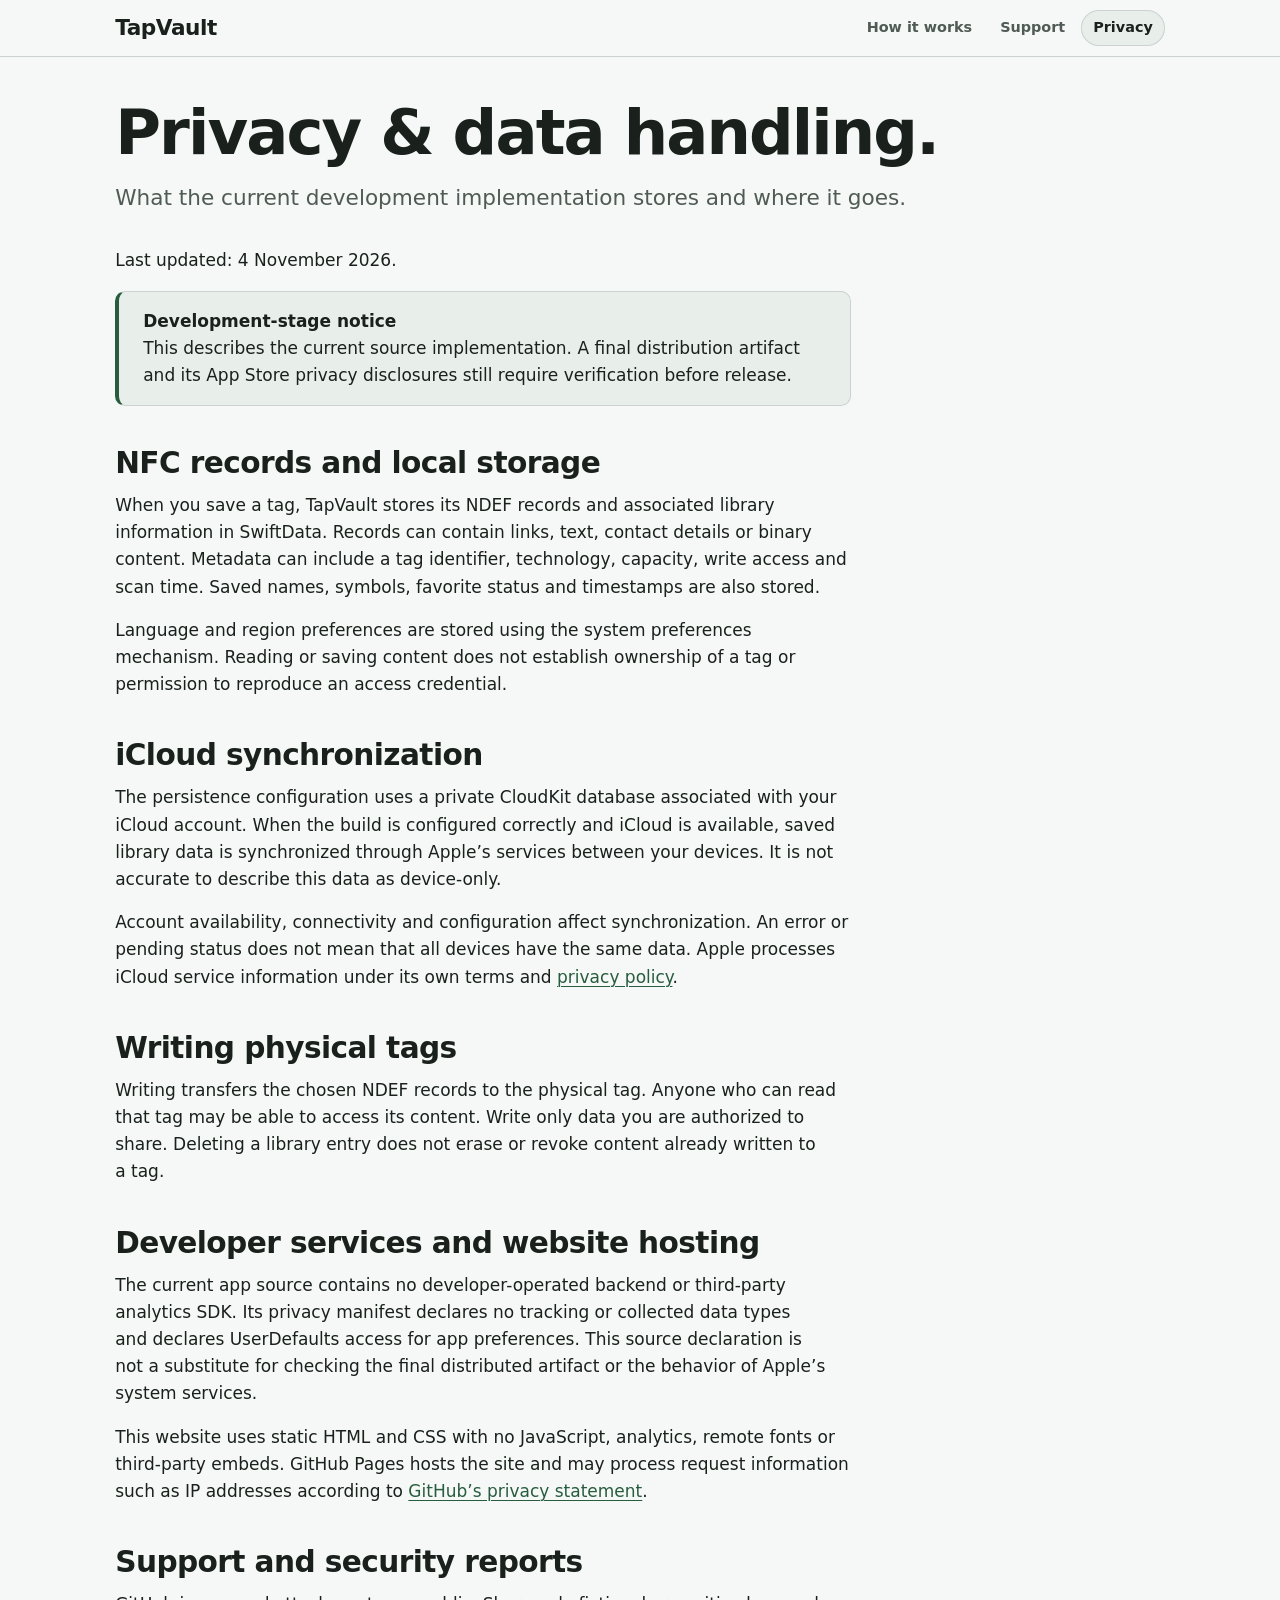
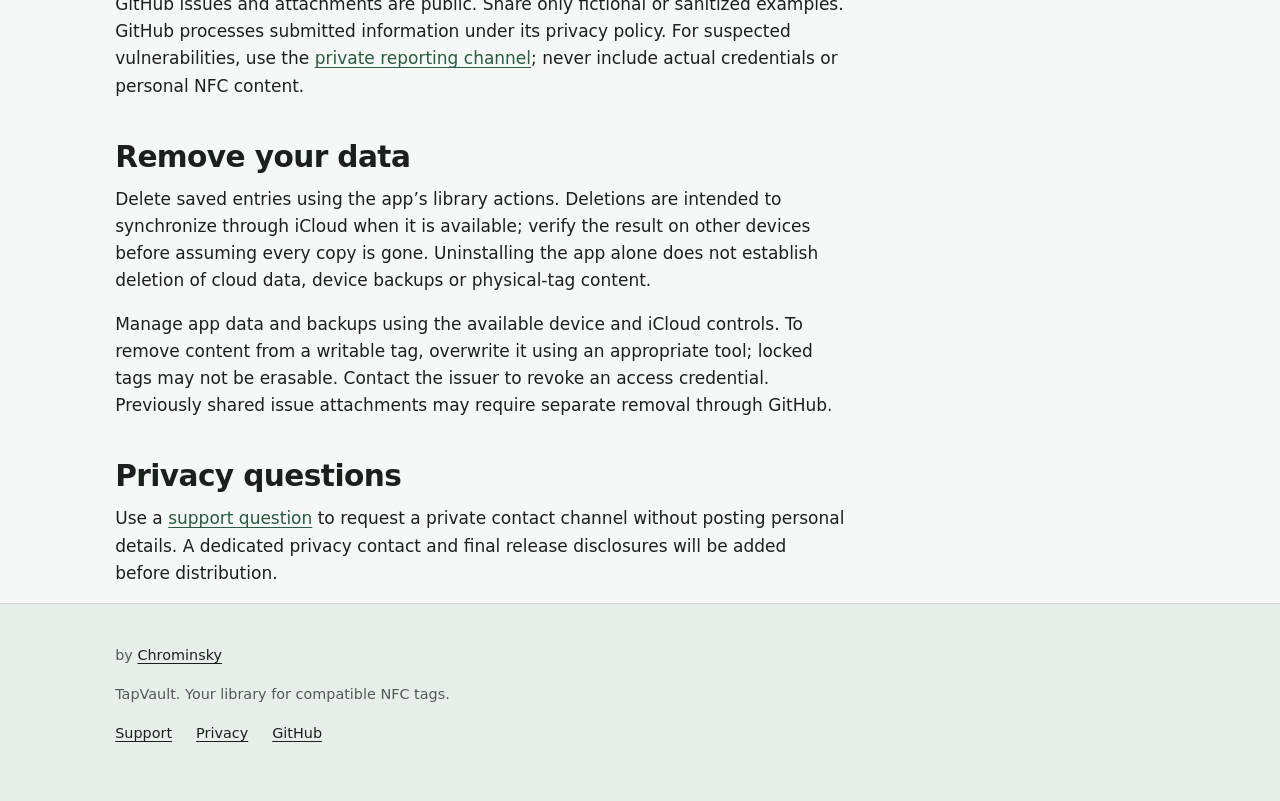
==== privacy.html @ 4d54e3df "Create TapVault product website and support reporting" ====
<!doctype html>
<html lang="en">
<head>
  <meta charset="utf-8">
  <meta name="viewport" content="width=device-width, initial-scale=1">
  <title>Privacy &amp; data handling | TapVault</title>
  <meta name="description" content="How the current TapVault implementation handles NFC records, local storage, iCloud synchronization and public support reports.">
  <link rel="canonical" href="https://chrominskyy.github.io/tapvault-site/privacy.html">
  <meta name="theme-color" content="#f5f8f6" media="(prefers-color-scheme: light)">
  <meta name="theme-color" content="#1b201d" media="(prefers-color-scheme: dark)">
  <meta property="og:type" content="website">
  <meta property="og:site_name" content="TapVault">
  <meta property="og:title" content="Privacy &amp; data handling | TapVault">
  <meta property="og:description" content="How the current TapVault implementation handles NFC records, local storage, iCloud synchronization and public support reports.">
  <meta property="og:url" content="https://chrominskyy.github.io/tapvault-site/privacy.html">
  <meta property="og:image" content="https://chrominskyy.github.io/tapvault-site/assets/nfc-orbit.png">
  <meta name="twitter:card" content="summary_large_image">
  <meta name="twitter:title" content="Privacy &amp; data handling | TapVault">
  <meta name="twitter:description" content="How the current TapVault implementation handles NFC records, local storage, iCloud synchronization and public support reports.">
  <meta name="twitter:image" content="https://chrominskyy.github.io/tapvault-site/assets/nfc-orbit.png">
  <link rel="icon" href="assets/favicon.svg" type="image/svg+xml">
  <link rel="stylesheet" href="css/main.css">
</head>
<body>
<a class="skip-link" href="#main">Skip to content</a>
<header class="site-header">
  <div class="container">
    <a class="brand" href="index.html" aria-label="TapVault home">TapVault</a>
    <nav class="site-nav" aria-label="Main navigation">
      <ul>
        <li><a href="index.html#workflow">How it works</a></li>
        <li><a href="support.html">Support</a></li>
        <li><a href="privacy.html" aria-current="page">Privacy</a></li>
      </ul>
    </nav>
  </div>
</header>
<main id="main"><div class="container"><div class="page-head"><h1>Privacy &amp; data handling.</h1><p class="lead">What the current development implementation stores and where it goes.</p></div><div class="prose"><p>Last updated: 4 November 2026.</p><div class="callout"><strong>Development-stage notice</strong><p>This describes the current source implementation. A final distribution artifact and its App Store privacy disclosures still require verification before release.</p></div>
<h2 id="stored-data">NFC records and local storage</h2><p>When you save a tag, TapVault stores its NDEF records and associated library information in SwiftData. Records can contain links, text, contact details or binary content. Metadata can include a tag identifier, technology, capacity, write access and scan time. Saved names, symbols, favorite status and timestamps are also stored.</p><p>Language and region preferences are stored using the system preferences mechanism. Reading or saving content does not establish ownership of a tag or permission to reproduce an access credential.</p>
<h2 id="icloud">iCloud synchronization</h2><p>The persistence configuration uses a private CloudKit database associated with your iCloud account. When the build is configured correctly and iCloud is available, saved library data is synchronized through Apple’s services between your devices. It is not accurate to describe this data as device-only.</p><p>Account availability, connectivity and configuration affect synchronization. An error or pending status does not mean that all devices have the same data. Apple processes iCloud service information under its own terms and <a href="https://www.apple.com/legal/privacy/">privacy policy</a>.</p>
<h2 id="tag-writing">Writing physical tags</h2><p>Writing transfers the chosen NDEF records to the physical tag. Anyone who can read that tag may be able to access its content. Write only data you are authorized to share. Deleting a library entry does not erase or revoke content already written to a tag.</p>
<h2 id="services">Developer services and website hosting</h2><p>The current app source contains no developer-operated backend or third-party analytics SDK. Its privacy manifest declares no tracking or collected data types and declares UserDefaults access for app preferences. This source declaration is not a substitute for checking the final distributed artifact or the behavior of Apple’s system services.</p><p>This website uses static HTML and CSS with no JavaScript, analytics, remote fonts or third-party embeds. GitHub Pages hosts the site and may process request information such as IP addresses according to <a href="https://docs.github.com/en/site-policy/privacy-policies/github-general-privacy-statement">GitHub’s privacy statement</a>.</p>
<h2 id="reports">Support and security reports</h2><p>GitHub issues and attachments are public. Share only fictional or sanitized examples. GitHub processes submitted information under its privacy policy. For suspected vulnerabilities, use the <a href="https://github.com/Chrominskyy/tapvault-site/security/advisories/new">private reporting channel</a>; never include actual credentials or personal NFC content.</p>
<h2 id="remove-data">Remove your data</h2><p>Delete saved entries using the app’s library actions. Deletions are intended to synchronize through iCloud when it is available; verify the result on other devices before assuming every copy is gone. Uninstalling the app alone does not establish deletion of cloud data, device backups or physical-tag content.</p><p>Manage app data and backups using the available device and iCloud controls. To remove content from a writable tag, overwrite it using an appropriate tool; locked tags may not be erasable. Contact the issuer to revoke an access credential. Previously shared issue attachments may require separate removal through GitHub.</p>
<h2 id="contact">Privacy questions</h2><p>Use a <a href="https://github.com/Chrominskyy/tapvault-site/issues/new/choose">support question</a> to request a private contact channel without posting personal details. A dedicated privacy contact and final release disclosures will be added before distribution.</p></div></div></main><footer class="site-footer"><div class="container"><p>by <a href="https://github.com/Chrominskyy">Chrominsky</a></p><p>TapVault. Your library for compatible NFC tags.</p><nav aria-label="Footer navigation"><a href="support.html">Support</a><a href="privacy.html">Privacy</a><a href="https://github.com/Chrominskyy/tapvault-site">GitHub</a></nav></div></footer></body></html>
---- css/main.css ----
/* TapVault site stylesheet. One file, no fonts, no third-party requests. */
@layer tokens, base, layout, components, pages;

/* ---------- tokens ---------- */
@layer tokens {
  :root {
    color-scheme: light dark;

    /* Light scheme: cool neutrals, forest-green accent (about #285a40) */
    --bg: oklch(0.975 0.004 160);
    --surface: oklch(0.945 0.008 160);
    --text: oklch(0.24 0.012 160);
    --muted: oklch(0.46 0.018 160);
    --line: oklch(0.86 0.01 160);
    --accent: oklch(0.43 0.075 156);
    --on-accent: oklch(0.98 0.006 150);

    /* Spacing scale */
    --space-1: 0.25rem;
    --space-2: 0.5rem;
    --space-3: 0.75rem;
    --space-4: 1rem;
    --space-5: 1.5rem;
    --space-6: 2.5rem;
    --space-7: 4rem;
    --space-8: 6rem;

    /* Shape */
    --radius: 10px;
    --radius-lg: 16px;
    --measure: 68ch;
    --page: 72rem;

    /* Fluid type */
    --step--1: clamp(0.84rem, 0.82rem + 0.1vw, 0.9rem);
    --step-0: clamp(1rem, 0.97rem + 0.15vw, 1.0625rem);
    --step-1: clamp(1.15rem, 1.08rem + 0.35vw, 1.35rem);
    --step-2: clamp(1.4rem, 1.25rem + 0.75vw, 1.85rem);
    --step-3: clamp(1.8rem, 1.45rem + 1.7vw, 2.8rem);
    --step-4: clamp(2.2rem, 1.6rem + 3vw, 3.9rem);

    --font: system-ui, -apple-system, BlinkMacSystemFont, "SF Pro Text", "Segoe UI", Roboto, "Helvetica Neue", sans-serif;
    --mono: ui-monospace, "SF Mono", Menlo, Consolas, monospace;
    --shadow: 0 1px 2px oklch(0.2 0.02 160 / 0.08), 0 8px 24px oklch(0.2 0.02 160 / 0.06);
  }

  @media (prefers-color-scheme: dark) {
    :root {
      --bg: oklch(0.2 0.008 160);
      --surface: oklch(0.25 0.01 160);
      --text: oklch(0.94 0.006 160);
      --muted: oklch(0.76 0.012 160);
      --line: oklch(0.36 0.012 160);
      --accent: oklch(0.78 0.11 156);
      --on-accent: oklch(0.2 0.02 156);
      --shadow: 0 1px 2px oklch(0 0 0 / 0.4), 0 8px 24px oklch(0 0 0 / 0.3);
    }
  }
}

/* ---------- base ---------- */
@layer base {
  *, *::before, *::after { box-sizing: border-box; }

  html {
    -webkit-text-size-adjust: 100%;
    text-size-adjust: 100%;
    scroll-behavior: smooth;
    scroll-padding-top: 6rem;
  }

  body {
    margin: 0;
    min-height: 100vh;
    display: flex;
    flex-direction: column;
    background: var(--bg);
    color: var(--text);
    font: var(--step-0) / 1.6 var(--font);
    -webkit-font-smoothing: antialiased;
  }

  main { flex: 1 0 auto; }

  h1, h2, h3, h4 {
    line-height: 1.15;
    letter-spacing: -0.02em;
    text-wrap: balance;
    margin: 0 0 var(--space-3);
  }
  h1 { font-size: var(--step-4); letter-spacing: -0.03em; font-weight: 700; }
  h2 { font-size: var(--step-3); font-weight: 650; }
  h3 { font-size: var(--step-1); font-weight: 650; }
  h4 { font-size: var(--step-0); font-weight: 650; }

  p, ul, ol, dl, figure { margin: 0 0 var(--space-4); }
  p { text-wrap: pretty; }

  a {
    color: var(--accent);
    text-underline-offset: 0.2em;
    text-decoration-thickness: 1px;
  }
  a:hover { text-decoration-thickness: 2px; }

  img, picture, svg { display: block; max-width: 100%; height: auto; }

  code, kbd, samp {
    font-family: var(--mono);
    font-size: 0.9em;
    background: var(--surface);
    border: 1px solid var(--line);
    border-radius: 5px;
    padding: 0.1em 0.35em;
    overflow-wrap: anywhere;
  }

  ::selection { background: var(--accent); color: var(--on-accent); }

  :focus-visible {
    outline: 3px solid var(--accent);
    outline-offset: 3px;
  }

  @media (prefers-reduced-motion: reduce) {
    html { scroll-behavior: auto; }
    *, *::before, *::after {
      transition: none !important;
      animation: none !important;
    }
  }
}

/* ---------- layout ---------- */
@layer layout {
  .container {
    width: 100%;
    max-width: var(--page);
    margin-inline: auto;
    padding-inline: max(16px, 4vw);
  }

  .skip-link {
    position: absolute;
    inset-block-start: var(--space-2);
    inset-inline-start: var(--space-2);
    z-index: 100;
    padding: var(--space-2) var(--space-4);
    background: var(--accent);
    color: var(--on-accent);
    border-radius: var(--radius);
    text-decoration: none;
    font-weight: 600;
    transform: translateY(-200%);
    transition: transform 0.15s ease;
  }
  .skip-link:focus { transform: none; outline-color: var(--text); }

  .site-header {
    position: sticky;
    inset-block-start: 0;
    z-index: 50;
    background: color-mix(in oklch, var(--bg) 88%, transparent);
    -webkit-backdrop-filter: saturate(1.4) blur(14px);
    backdrop-filter: saturate(1.4) blur(14px);
    border-block-end: 1px solid var(--line);
  }
  .site-header .container {
    display: flex;
    flex-wrap: wrap;
    align-items: center;
    justify-content: space-between;
    gap: var(--space-2) var(--space-5);
    min-height: 3.5rem;
    padding-block: var(--space-2);
  }
  .brand {
    display: inline-flex;
    align-items: center;
    gap: var(--space-2);
    color: var(--text);
    font-weight: 700;
    font-size: var(--step-1);
    letter-spacing: -0.02em;
    text-decoration: none;
  }
  .brand img, .brand svg { width: 1.6rem; height: 1.6rem; }

  .site-nav {
    display: flex;
    flex-wrap: wrap;
    gap: var(--space-1);
  }
  .site-nav ul {
    display: flex;
    flex-wrap: wrap;
    gap: var(--space-1);
    margin: 0;
    padding: 0;
    list-style: none;
  }
  .site-nav a {
    display: inline-block;
    padding: 0.4rem 0.75rem;
    border-radius: 999px;
    color: var(--muted);
    text-decoration: none;
    font-size: var(--step--1);
    font-weight: 550;
    transition: background-color 0.15s ease, color 0.15s ease;
  }
  .site-nav a:hover { color: var(--text); background: var(--surface); }
  .site-nav a[aria-current="page"] {
    color: var(--text);
    background: var(--surface);
    box-shadow: inset 0 0 0 1px var(--line);
  }

  .site-footer {
    margin-block-start: 0;
    padding-block: var(--space-6);
    background: var(--surface);
    border-block-start: 1px solid var(--line);
    color: var(--muted);
    font-size: var(--step--1);
  }
  .site-footer p { max-width: var(--measure); }
  .site-footer a { color: var(--text); }
  .site-footer nav, .site-footer ul {
    display: flex;
    flex-wrap: wrap;
    gap: var(--space-2) var(--space-5);
    margin: 0 0 var(--space-4);
    padding: 0;
    list-style: none;
  }

  section:not(.hero, .band, .scope) { padding-block: var(--space-6); }
}

/* ---------- components ---------- */
@layer components {
  /* Hero: copy beside picture on wide, stacked on narrow */
  .hero { padding-block: var(--space-6) var(--space-7); }
  .hero .container, .hero.container {
    display: grid;
    gap: var(--space-6);
    align-items: center;
  }
  .hero p.lead, .hero .lead {
    font-size: var(--step-1);
    color: var(--muted);
    max-width: 38ch;
  }
  .hero picture, .hero img {
    width: 100%;
    max-width: 34rem;
    margin-inline: auto;
    border-radius: var(--radius-lg);
  }
  .hero img { aspect-ratio: 1; object-fit: cover; box-shadow: var(--shadow); }
  @media (min-width: 52rem) {
    .hero .container, .hero.container { grid-template-columns: 1.1fr 0.9fr; }
  }

  /* Button row: keep the button and the adjacent link apart */
  .hero p:has(> .button) {
    display: flex;
    flex-wrap: wrap;
    align-items: center;
    gap: var(--space-3) var(--space-5);
  }

  /* Illustration figure: fill the column up to a comfortable width, centred */
  .container > figure { margin-block: var(--space-5); }
  .container > figure svg { width: 100%; max-width: 44rem; margin-inline: auto; }

  /* Space between a step list and the link that follows it */
  .steps + p { margin-block-start: var(--space-5); }

  .eyebrow {
    margin: 0 0 var(--space-3);
    color: var(--accent);
    font-size: var(--step--1);
    font-weight: 650;
    letter-spacing: 0.06em;
    text-transform: uppercase;
  }

  /* Availability notice, deliberately not a button */
  .notice {
    display: inline-flex;
    align-items: center;
    gap: var(--space-2);
    margin-block: var(--space-4);
    padding: 0.5rem 0.9rem;
    background: var(--surface);
    border: 1px solid var(--line);
    border-radius: 999px;
    color: var(--text);
    font-size: var(--step--1);
    font-weight: 550;
  }
  .notice::before {
    content: "";
    width: 0.5rem;
    height: 0.5rem;
    border-radius: 50%;
    background: var(--accent);
    flex: none;
  }

  /* Numbered flow */
  .steps {
    display: grid;
    gap: var(--space-4);
    margin: 0;
    padding: 0;
    list-style: none;
    counter-reset: step;
  }
  .steps > li {
    position: relative;
    counter-increment: step;
    padding: var(--space-4) var(--space-4) var(--space-4) 3.5rem;
    background: var(--surface);
    border: 1px solid var(--line);
    border-radius: var(--radius);
  }
  .steps > li::before {
    content: counter(step);
    position: absolute;
    inset-block-start: var(--space-4);
    inset-inline-start: var(--space-4);
    display: grid;
    place-items: center;
    width: 1.9rem;
    height: 1.9rem;
    border-radius: 50%;
    background: var(--accent);
    color: var(--on-accent);
    font-size: var(--step--1);
    font-weight: 700;
  }
  .steps h3 { margin-bottom: var(--space-1); }
  .steps p:last-child { margin-bottom: 0; }
  @media (min-width: 52rem) {
    .steps { grid-template-columns: repeat(3, 1fr); }
  }

  /* Cards respond to their container's width.
     Markup contract: <div class="cards-wrap"><ul class="cards">...</ul></div>
     .cards-wrap is the query container; .cards (the grid) must sit inside it,
     because a container query cannot style the container element itself. */
  .cards-wrap {
    container: cards / inline-size;
  }
  .cards {
    display: grid;
    gap: var(--space-4);
    margin: 0;
    padding: 0;
    list-style: none;
  }
  @container cards (min-width: 38rem) {
    .cards { grid-template-columns: repeat(3, 1fr); }
  }
  .card {
    padding: var(--space-5);
    background: var(--surface);
    border: 1px solid var(--line);
    border-radius: var(--radius);
    transition: border-color 0.15s ease;
  }
  .card:hover { border-color: var(--accent); }
  .card h3 { margin-bottom: var(--space-2); }
  .card p:last-child { margin-bottom: 0; }
  .card p { color: var(--muted); }

  /* Scope: what is and is not supported */
  .scope {
    padding: var(--space-5);
    background: var(--bg);
    border: 1px solid var(--line);
    border-inline-start: 4px solid var(--accent);
    border-radius: var(--radius);
  }
  .scope h2, .scope h3 { font-size: var(--step-2); }
  .scope ul { padding-inline-start: 1.2em; }
  .scope li + li { margin-block-start: var(--space-2); }
  .scope dl { display: grid; gap: var(--space-2) var(--space-4); }
  @media (min-width: 40rem) {
    .scope dl { grid-template-columns: max-content 1fr; }
  }
  .scope dt { font-weight: 650; }
  .scope dd { margin: 0; color: var(--muted); }

  /* Full-bleed tinted band, e.g. support call-out */
  .band {
    padding-block: var(--space-6);
    background: var(--surface);
    border-block: 1px solid var(--line);
  }
  .band .container > * { max-width: 52rem; }
  .band p { color: var(--muted); }

  /* Buttons and link buttons */
  .button {
    display: inline-block;
    padding: 0.65rem 1.2rem;
    background: var(--accent);
    color: var(--on-accent);
    border-radius: var(--radius);
    font-weight: 600;
    text-decoration: none;
    transition: opacity 0.15s ease;
  }
  .button:hover { opacity: 0.9; }

  /* Long-form reading */
  .prose { max-width: var(--measure); }
  .prose > * + h2 { margin-block-start: var(--space-6); }
  .prose > * + h3 { margin-block-start: var(--space-5); }
  .prose h2 { font-size: var(--step-2); }
  .prose h3 { font-size: var(--step-1); }
  .prose ul, .prose ol { padding-inline-start: 1.4em; }
  .prose li + li { margin-block-start: var(--space-1); }
  .prose table {
    width: 100%;
    border-collapse: collapse;
    margin-block-end: var(--space-4);
    font-size: var(--step--1);
  }
  .prose th, .prose td {
    padding: var(--space-2) var(--space-3);
    border-bottom: 1px solid var(--line);
    text-align: start;
    vertical-align: top;
  }
  .prose th { color: var(--muted); font-weight: 650; }
  .prose pre {
    overflow-x: auto;
    padding: var(--space-3) var(--space-4);
    background: var(--surface);
    border: 1px solid var(--line);
    border-radius: var(--radius);
  }
  .prose pre code { background: none; border: 0; padding: 0; }

  /* Troubleshooting disclosures (not the TOC) */
  details:not(.toc) { border-block-end: 1px solid var(--line); padding-block: var(--space-3); }
  details:not(.toc):first-of-type { border-block-start: 1px solid var(--line); }
  details:not(.toc) > summary { cursor: pointer; font-weight: 600; }
  details:not(.toc) > :not(summary) { margin: var(--space-3) 0 0 var(--space-4); color: var(--muted); }
  details:not(.toc) > p:last-child { margin-bottom: 0; }

  .callout {
    margin-block: var(--space-4);
    padding: var(--space-4) var(--space-5);
    background: var(--surface);
    border: 1px solid var(--line);
    border-inline-start: 4px solid var(--accent);
    border-radius: var(--radius);
  }
  .callout > :last-child { margin-bottom: 0; }

  /* Table of contents: a <details>; collapsed on narrow, pinned on wide */
  .toc {
    margin-block-end: var(--space-5);
    background: var(--surface);
    border: 1px solid var(--line);
    border-radius: var(--radius);
    font-size: var(--step--1);
  }
  .toc > summary {
    padding: var(--space-3) var(--space-4);
    font-weight: 650;
    cursor: pointer;
    list-style-position: inside;
  }
  .toc ul, .toc ol {
    margin: 0;
    padding: 0 var(--space-4) var(--space-3) calc(var(--space-4) + 1em);
  }
  .toc li { margin-block: var(--space-1); }
  .toc a { color: var(--muted); text-decoration: none; }
  .toc a:hover { color: var(--accent); text-decoration: underline; }
}

/* ---------- pages ---------- */
@layer pages {
  .page-head { padding-block: var(--space-6) var(--space-4); }
  .page-head p { color: var(--muted); max-width: var(--measure); font-size: var(--step-1); }

  /* Wide: sidebar TOC beside the prose */
  @media (min-width: 64rem) {
    .container:has(> .toc) {
      display: grid;
      grid-template-columns: 15rem minmax(0, 1fr);
      column-gap: var(--space-7);
      row-gap: 0;
      align-items: start;
    }
    .container:has(> .toc) > * { grid-column: 2; }
    .container:has(> .toc) > .toc {
      grid-column: 1;
      grid-row: 1 / span 40;
      position: sticky;
      inset-block-start: 5rem;
      margin: var(--space-4) 0 0;
      max-height: calc(100vh - 6.5rem);
      overflow-y: auto;
    }
    /* Show the list even when the details element is closed (where supported);
       elsewhere the TOC stays a working collapsible. */
    @supports selector(::details-content) {
      .toc > summary { pointer-events: none; cursor: default; list-style: none; }
      .toc > summary::-webkit-details-marker { display: none; }
      .toc::details-content {
        content-visibility: visible;
        display: block;
      }
    }
  }
}
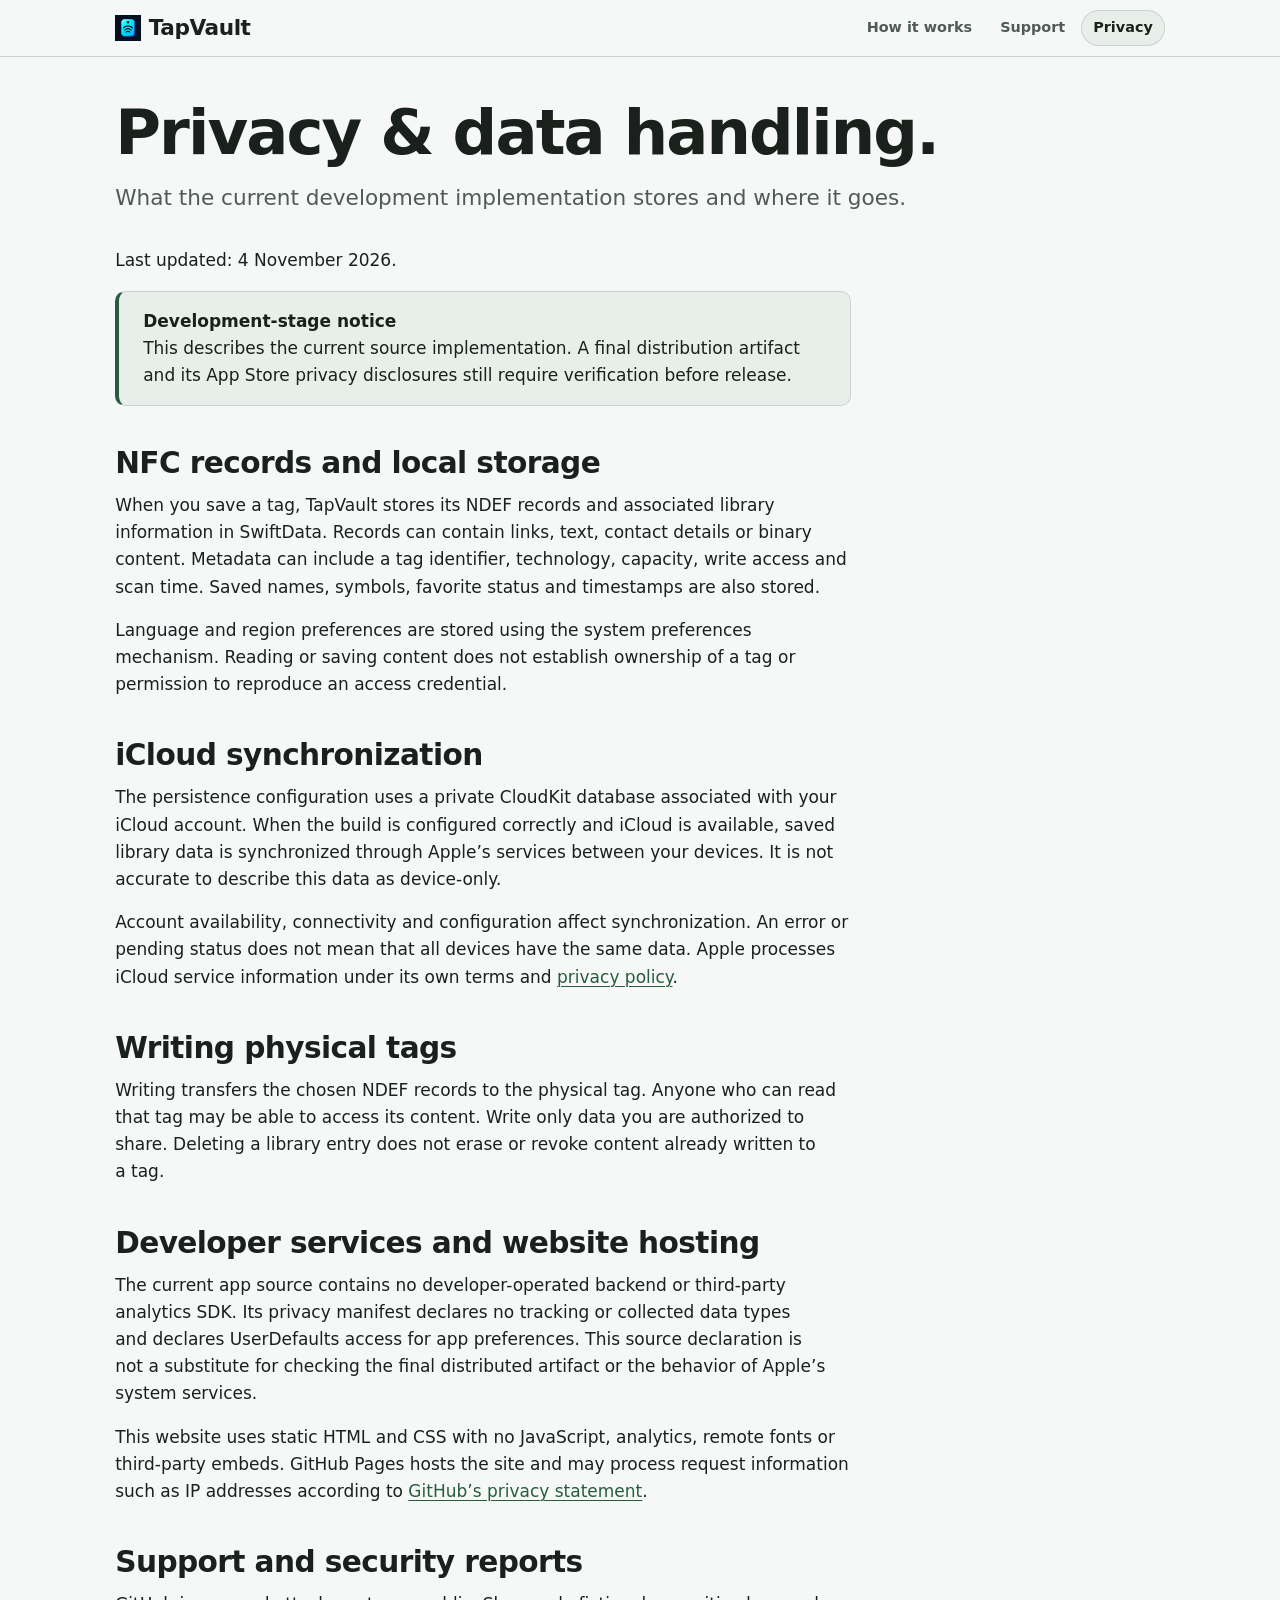
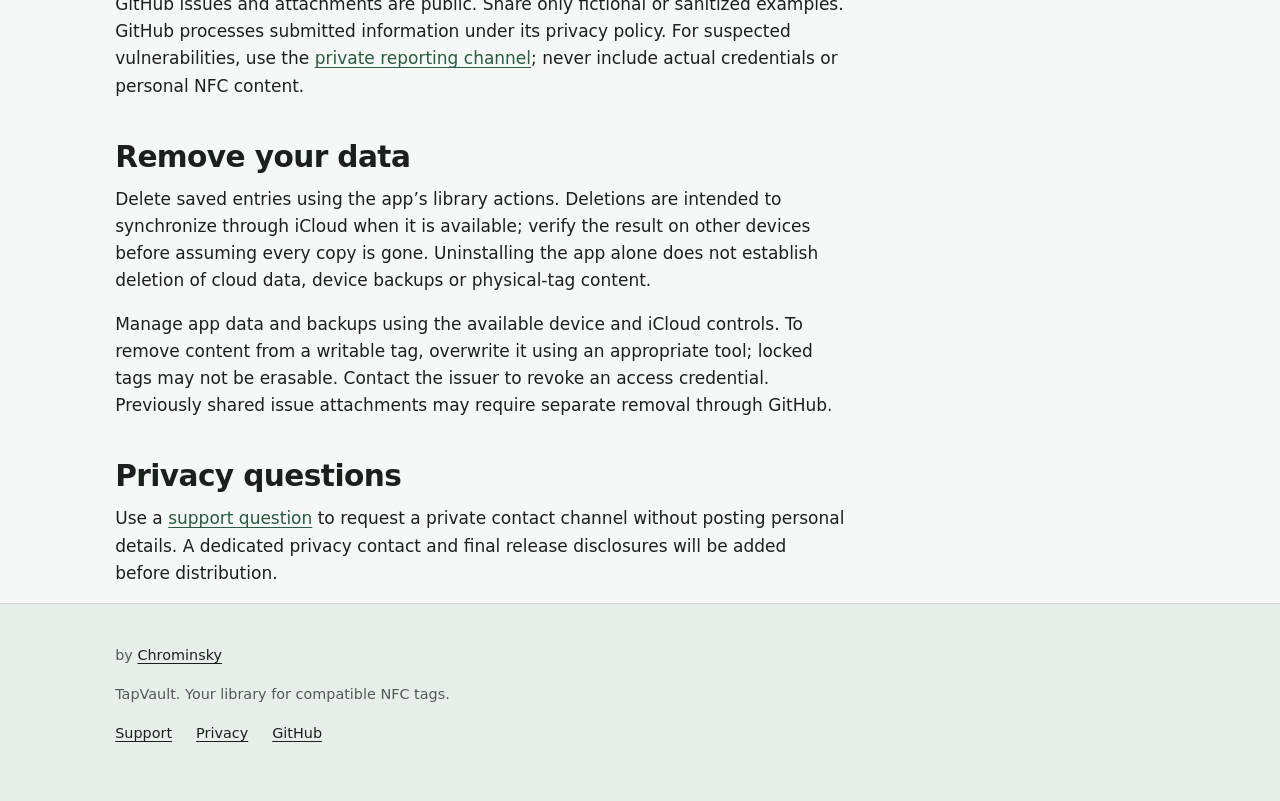
==== commit cbd92e2f: "Apply TapVault suite icon across website and browser assets" ====
--- a/privacy.html
+++ b/privacy.html
@@ -13,19 +13,21 @@
   <meta property="og:title" content="Privacy &amp; data handling | TapVault">
   <meta property="og:description" content="How the current TapVault implementation handles NFC records, local storage, iCloud synchronization and public support reports.">
   <meta property="og:url" content="https://chrominskyy.github.io/tapvault-site/privacy.html">
-  <meta property="og:image" content="https://chrominskyy.github.io/tapvault-site/assets/nfc-orbit.png">
+  <meta property="og:image" content="https://chrominskyy.github.io/tapvault-site/assets/app-icon-1024.png">
   <meta name="twitter:card" content="summary_large_image">
   <meta name="twitter:title" content="Privacy &amp; data handling | TapVault">
   <meta name="twitter:description" content="How the current TapVault implementation handles NFC records, local storage, iCloud synchronization and public support reports.">
-  <meta name="twitter:image" content="https://chrominskyy.github.io/tapvault-site/assets/nfc-orbit.png">
-  <link rel="icon" href="assets/favicon.svg" type="image/svg+xml">
+  <meta name="twitter:image" content="https://chrominskyy.github.io/tapvault-site/assets/app-icon-1024.png">
+  <link rel="icon" href="assets/favicon-32.png" type="image/png" sizes="32x32">
+  <link rel="icon" href="assets/favicon-16.png" type="image/png" sizes="16x16">
+  <link rel="apple-touch-icon" href="assets/apple-touch-icon.png" sizes="180x180">
   <link rel="stylesheet" href="css/main.css">
 </head>
 <body>
 <a class="skip-link" href="#main">Skip to content</a>
 <header class="site-header">
   <div class="container">
-    <a class="brand" href="index.html" aria-label="TapVault home">TapVault</a>
+    <a class="brand" href="index.html" aria-label="TapVault home"><img src="assets/apple-touch-icon.png" width="32" height="32" alt="TapVault icon">TapVault</a>
     <nav class="site-nav" aria-label="Main navigation">
       <ul>
         <li><a href="index.html#workflow">How it works</a></li>
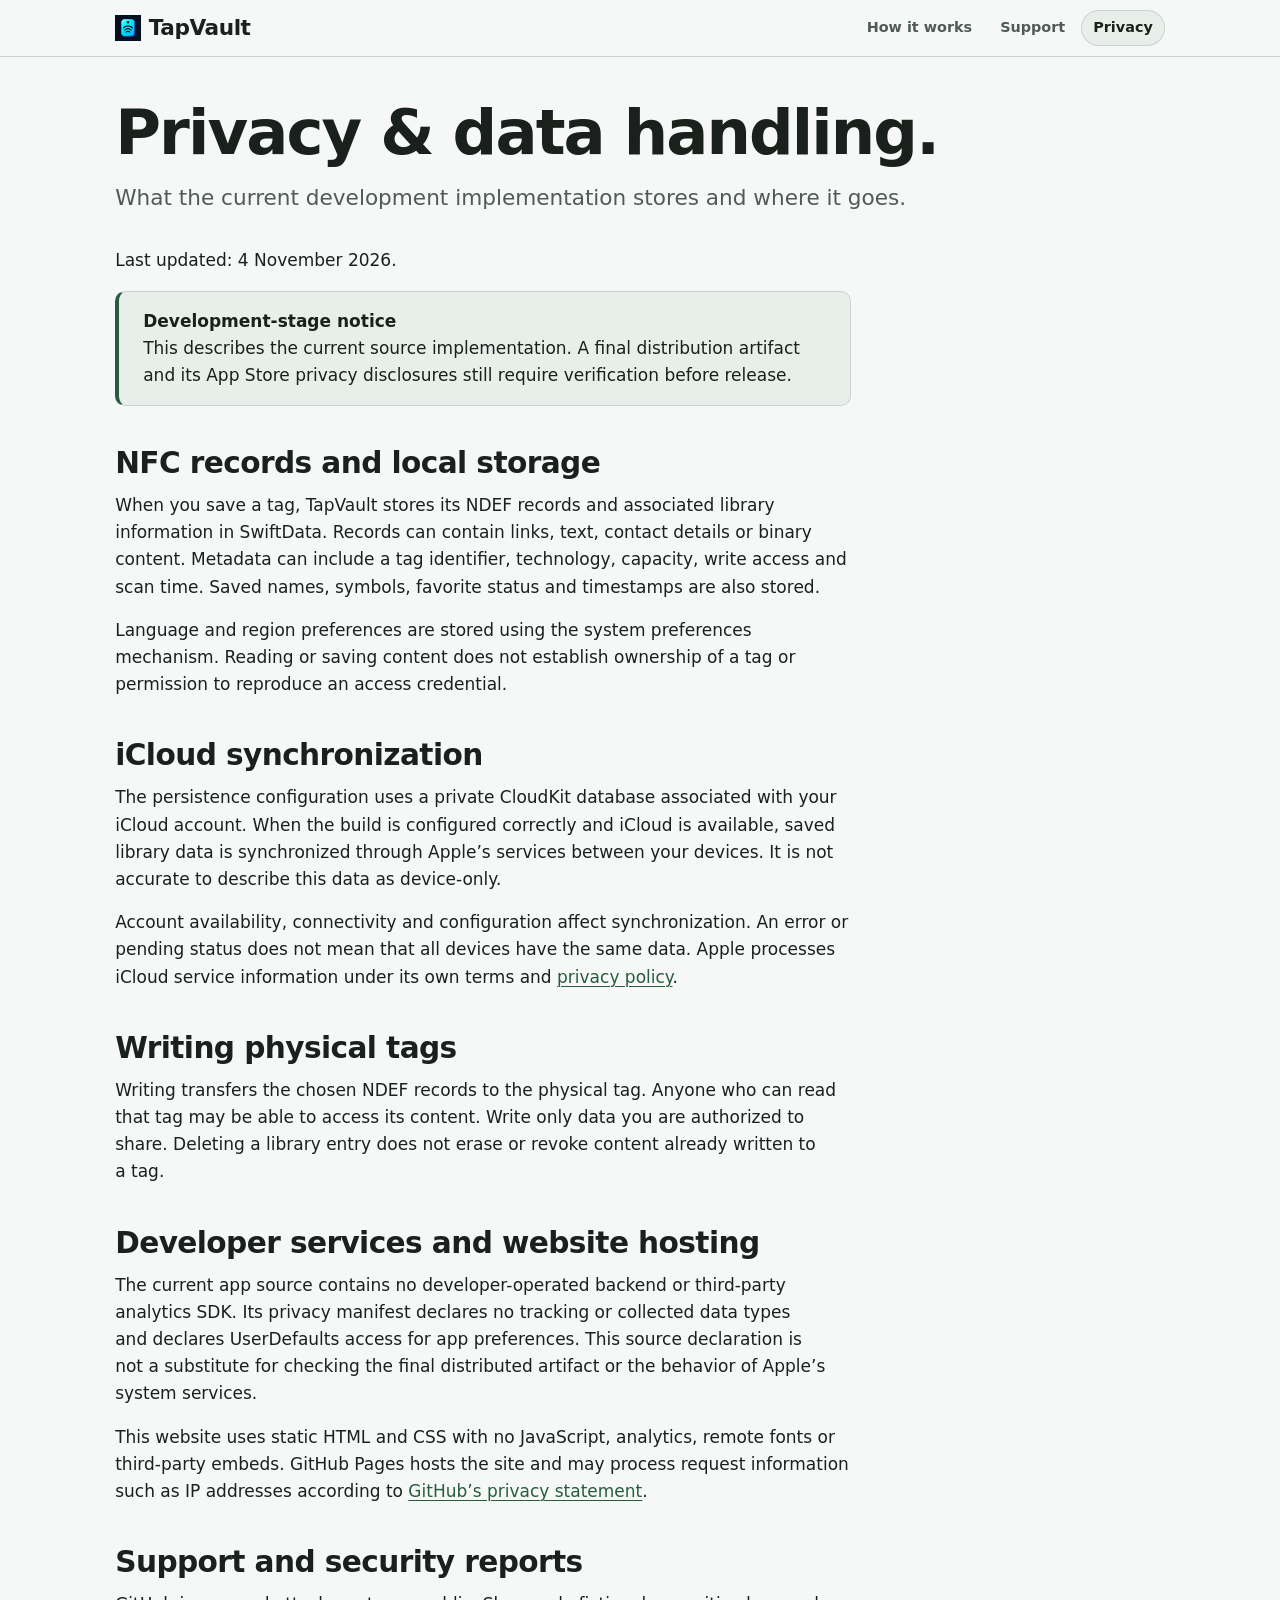
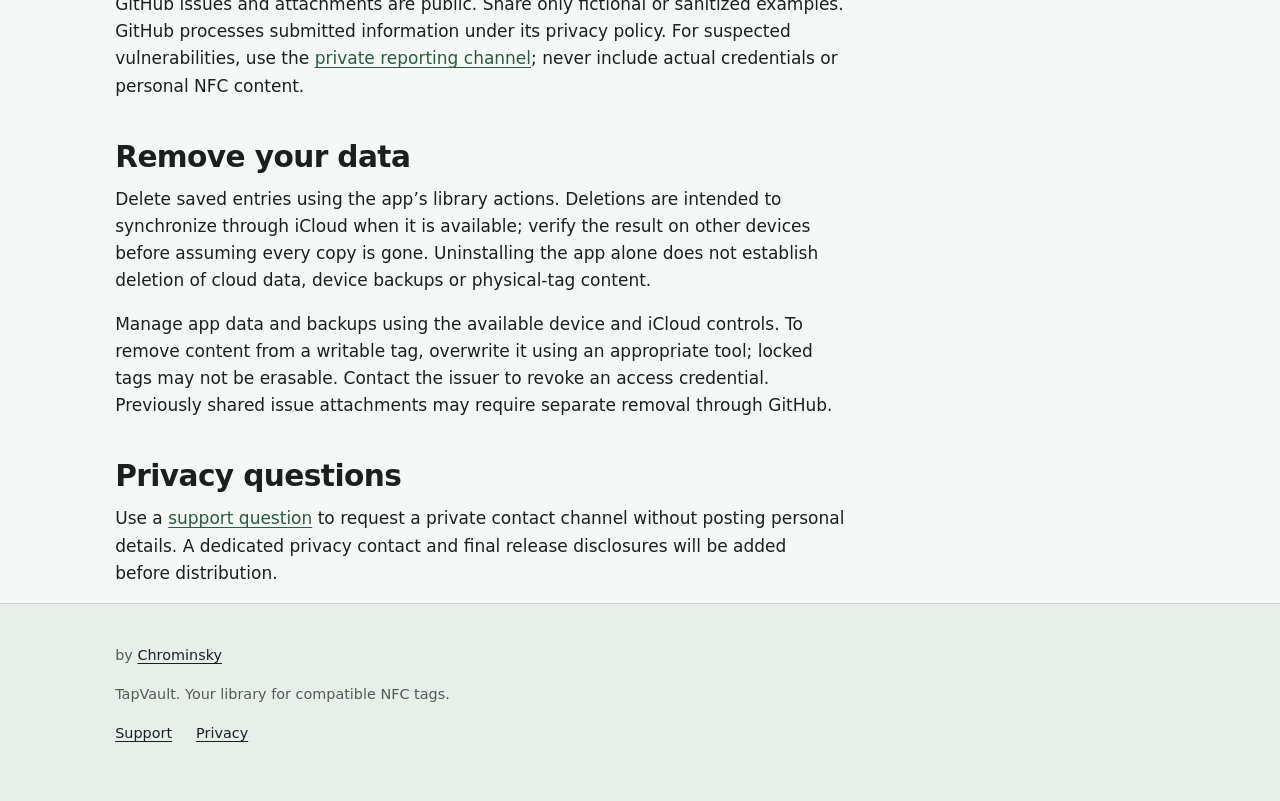
==== commit cd9bc9ea: "Remove the website repository link from the footer Support and security links to the issue forms sta" ====
--- a/privacy.html
+++ b/privacy.html
@@ -5,19 +5,19 @@
   <meta name="viewport" content="width=device-width, initial-scale=1">
   <title>Privacy &amp; data handling | TapVault</title>
   <meta name="description" content="How the current TapVault implementation handles NFC records, local storage, iCloud synchronization and public support reports.">
-  <link rel="canonical" href="https://chrominskyy.github.io/tapvault-site/privacy.html">
+  <link rel="canonical" href="https://tapvault.chrominsky.dev/privacy.html">
   <meta name="theme-color" content="#f5f8f6" media="(prefers-color-scheme: light)">
   <meta name="theme-color" content="#1b201d" media="(prefers-color-scheme: dark)">
   <meta property="og:type" content="website">
   <meta property="og:site_name" content="TapVault">
   <meta property="og:title" content="Privacy &amp; data handling | TapVault">
   <meta property="og:description" content="How the current TapVault implementation handles NFC records, local storage, iCloud synchronization and public support reports.">
-  <meta property="og:url" content="https://chrominskyy.github.io/tapvault-site/privacy.html">
-  <meta property="og:image" content="https://chrominskyy.github.io/tapvault-site/assets/app-icon-1024.png">
+  <meta property="og:url" content="https://tapvault.chrominsky.dev/privacy.html">
+  <meta property="og:image" content="https://tapvault.chrominsky.dev/assets/app-icon-1024.png">
   <meta name="twitter:card" content="summary_large_image">
   <meta name="twitter:title" content="Privacy &amp; data handling | TapVault">
   <meta name="twitter:description" content="How the current TapVault implementation handles NFC records, local storage, iCloud synchronization and public support reports.">
-  <meta name="twitter:image" content="https://chrominskyy.github.io/tapvault-site/assets/app-icon-1024.png">
+  <meta name="twitter:image" content="https://tapvault.chrominsky.dev/assets/app-icon-1024.png">
   <link rel="icon" href="assets/favicon-32.png" type="image/png" sizes="32x32">
   <link rel="icon" href="assets/favicon-16.png" type="image/png" sizes="16x16">
   <link rel="apple-touch-icon" href="assets/apple-touch-icon.png" sizes="180x180">
@@ -44,4 +44,4 @@
 <h2 id="services">Developer services and website hosting</h2><p>The current app source contains no developer-operated backend or third-party analytics SDK. Its privacy manifest declares no tracking or collected data types and declares UserDefaults access for app preferences. This source declaration is not a substitute for checking the final distributed artifact or the behavior of Apple’s system services.</p><p>This website uses static HTML and CSS with no JavaScript, analytics, remote fonts or third-party embeds. GitHub Pages hosts the site and may process request information such as IP addresses according to <a href="https://docs.github.com/en/site-policy/privacy-policies/github-general-privacy-statement">GitHub’s privacy statement</a>.</p>
 <h2 id="reports">Support and security reports</h2><p>GitHub issues and attachments are public. Share only fictional or sanitized examples. GitHub processes submitted information under its privacy policy. For suspected vulnerabilities, use the <a href="https://github.com/Chrominskyy/tapvault-site/security/advisories/new">private reporting channel</a>; never include actual credentials or personal NFC content.</p>
 <h2 id="remove-data">Remove your data</h2><p>Delete saved entries using the app’s library actions. Deletions are intended to synchronize through iCloud when it is available; verify the result on other devices before assuming every copy is gone. Uninstalling the app alone does not establish deletion of cloud data, device backups or physical-tag content.</p><p>Manage app data and backups using the available device and iCloud controls. To remove content from a writable tag, overwrite it using an appropriate tool; locked tags may not be erasable. Contact the issuer to revoke an access credential. Previously shared issue attachments may require separate removal through GitHub.</p>
-<h2 id="contact">Privacy questions</h2><p>Use a <a href="https://github.com/Chrominskyy/tapvault-site/issues/new/choose">support question</a> to request a private contact channel without posting personal details. A dedicated privacy contact and final release disclosures will be added before distribution.</p></div></div></main><footer class="site-footer"><div class="container"><p>by <a href="https://github.com/Chrominskyy">Chrominsky</a></p><p>TapVault. Your library for compatible NFC tags.</p><nav aria-label="Footer navigation"><a href="support.html">Support</a><a href="privacy.html">Privacy</a><a href="https://github.com/Chrominskyy/tapvault-site">GitHub</a></nav></div></footer></body></html>+<h2 id="contact">Privacy questions</h2><p>Use a <a href="https://github.com/Chrominskyy/tapvault-site/issues/new/choose">support question</a> to request a private contact channel without posting personal details. A dedicated privacy contact and final release disclosures will be added before distribution.</p></div></div></main><footer class="site-footer"><div class="container"><p>by <a href="https://github.com/Chrominskyy">Chrominsky</a></p><p>TapVault. Your library for compatible NFC tags.</p><nav aria-label="Footer navigation"><a href="support.html">Support</a><a href="privacy.html">Privacy</a></nav></div></footer></body></html>
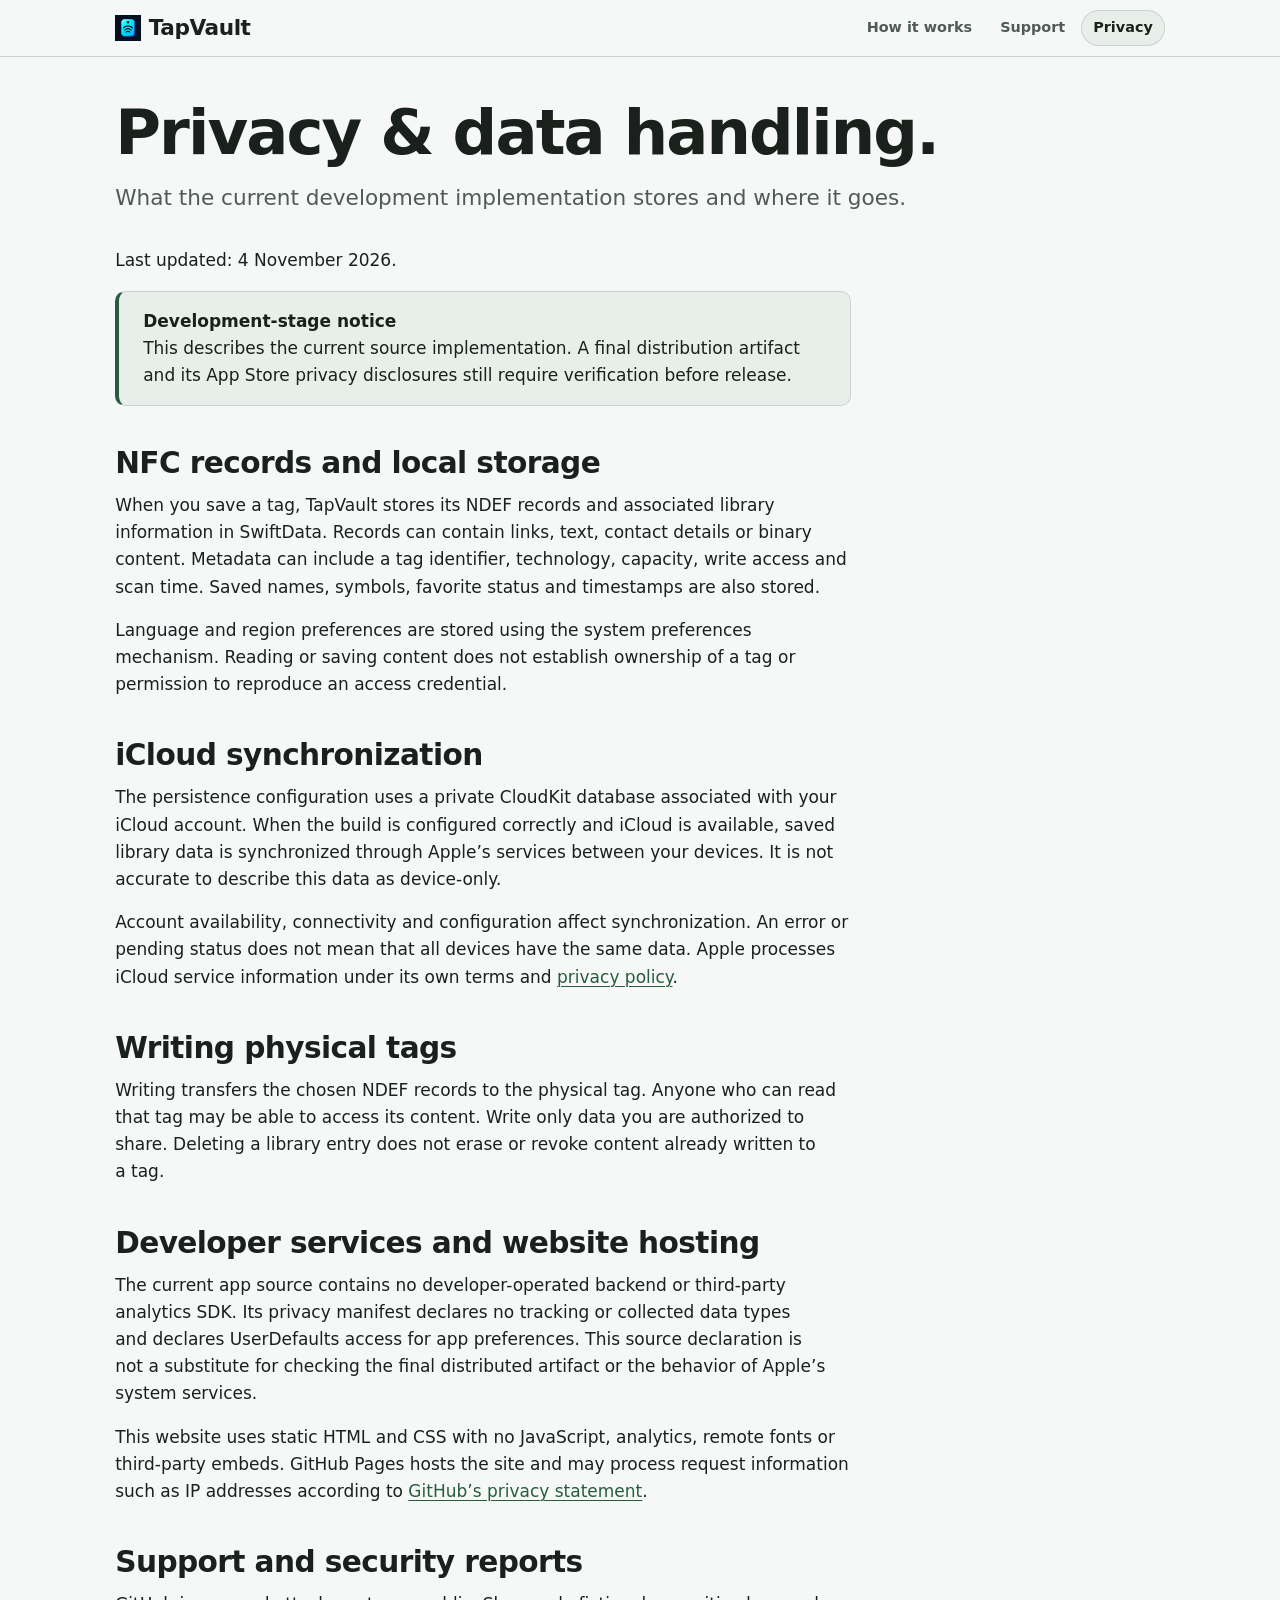
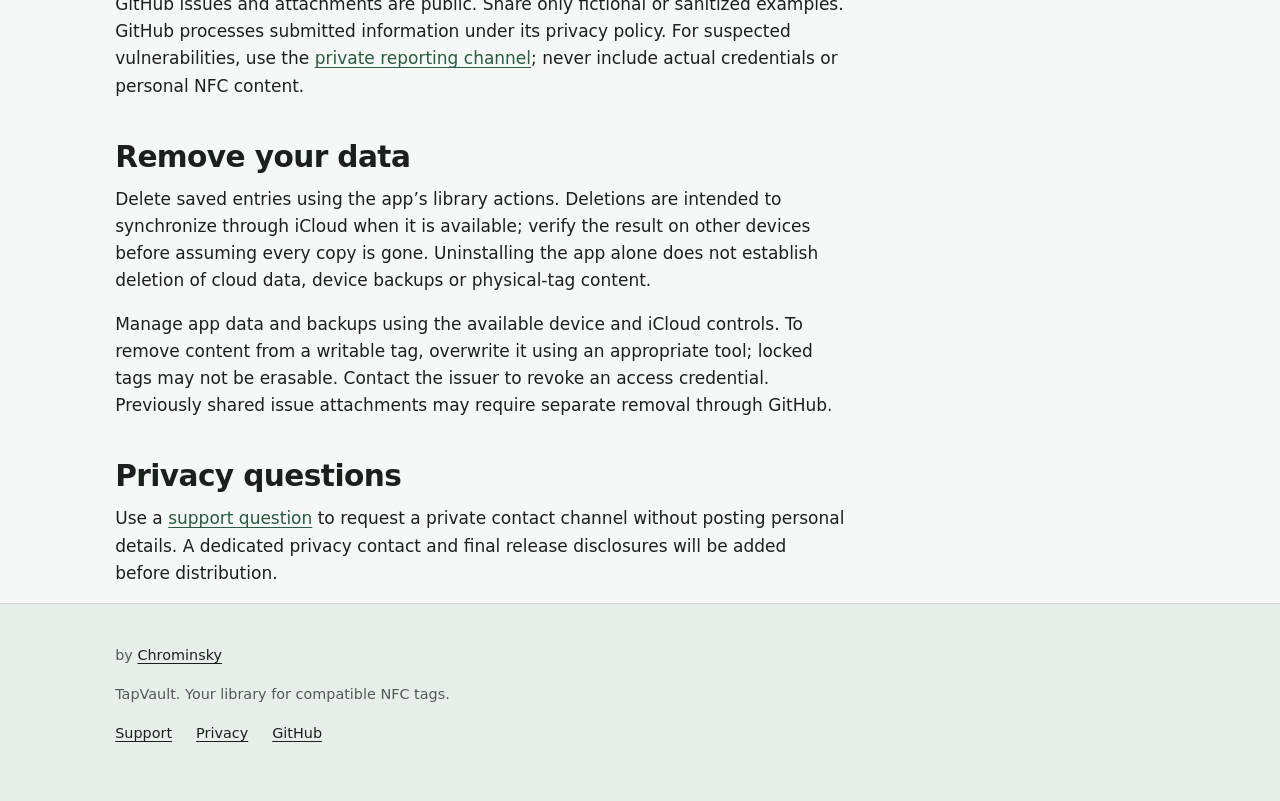
==== commit 71c357d7: "fix(seo): canonical, sitemap and robots on tapvault.chrominsky.dev; 404 page; footer link to chromin" ====
--- a/privacy.html
+++ b/privacy.html
@@ -44,4 +44,4 @@
 <h2 id="services">Developer services and website hosting</h2><p>The current app source contains no developer-operated backend or third-party analytics SDK. Its privacy manifest declares no tracking or collected data types and declares UserDefaults access for app preferences. This source declaration is not a substitute for checking the final distributed artifact or the behavior of Apple’s system services.</p><p>This website uses static HTML and CSS with no JavaScript, analytics, remote fonts or third-party embeds. GitHub Pages hosts the site and may process request information such as IP addresses according to <a href="https://docs.github.com/en/site-policy/privacy-policies/github-general-privacy-statement">GitHub’s privacy statement</a>.</p>
 <h2 id="reports">Support and security reports</h2><p>GitHub issues and attachments are public. Share only fictional or sanitized examples. GitHub processes submitted information under its privacy policy. For suspected vulnerabilities, use the <a href="https://github.com/Chrominskyy/tapvault-site/security/advisories/new">private reporting channel</a>; never include actual credentials or personal NFC content.</p>
 <h2 id="remove-data">Remove your data</h2><p>Delete saved entries using the app’s library actions. Deletions are intended to synchronize through iCloud when it is available; verify the result on other devices before assuming every copy is gone. Uninstalling the app alone does not establish deletion of cloud data, device backups or physical-tag content.</p><p>Manage app data and backups using the available device and iCloud controls. To remove content from a writable tag, overwrite it using an appropriate tool; locked tags may not be erasable. Contact the issuer to revoke an access credential. Previously shared issue attachments may require separate removal through GitHub.</p>
-<h2 id="contact">Privacy questions</h2><p>Use a <a href="https://github.com/Chrominskyy/tapvault-site/issues/new/choose">support question</a> to request a private contact channel without posting personal details. A dedicated privacy contact and final release disclosures will be added before distribution.</p></div></div></main><footer class="site-footer"><div class="container"><p>by <a href="https://github.com/Chrominskyy">Chrominsky</a></p><p>TapVault. Your library for compatible NFC tags.</p><nav aria-label="Footer navigation"><a href="support.html">Support</a><a href="privacy.html">Privacy</a></nav></div></footer></body></html>+<h2 id="contact">Privacy questions</h2><p>Use a <a href="https://github.com/Chrominskyy/tapvault-site/issues/new/choose">support question</a> to request a private contact channel without posting personal details. A dedicated privacy contact and final release disclosures will be added before distribution.</p></div></div></main><footer class="site-footer"><div class="container"><p>by <a href="https://chrominsky.dev">Chrominsky</a></p><p>TapVault. Your library for compatible NFC tags.</p><nav aria-label="Footer navigation"><a href="support.html">Support</a><a href="privacy.html">Privacy</a><a href="https://github.com/Chrominskyy/tapvault-site">GitHub</a></nav></div></footer></body></html>
